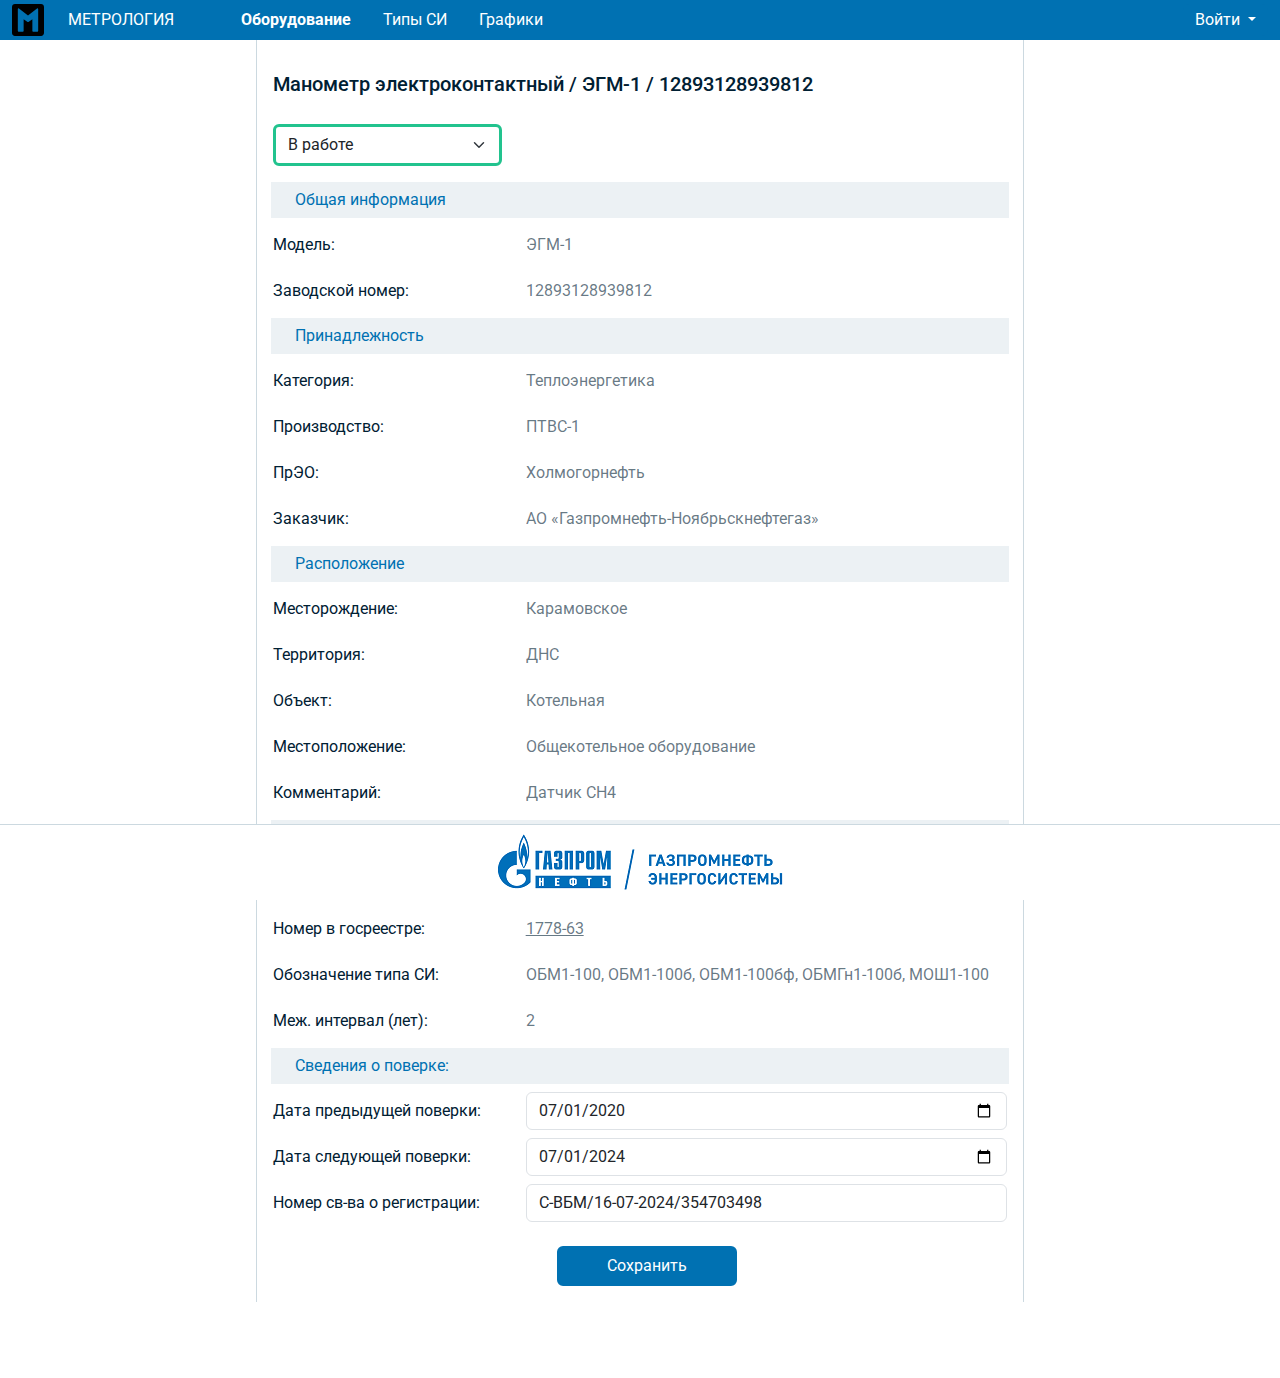
==== equipment-change.html @ de88f751 "Доделал основные страницы" ====
<!DOCTYPE html>
<html lang="en">
  <head>
    <meta charset="UTF-8" />
    <meta name="viewport" content="width=device-width, initial-scale=1.0" />
    <title>Метрология</title>
    <link rel="shortcut icon" href="./src/img/favicon.ico" type="image/x-icon" />
    <link rel="preconnect" href="https://fonts.googleapis.com" />
    <link rel="preconnect" href="https://fonts.gstatic.com" crossorigin />
    <link
      href="https://fonts.googleapis.com/css2?family=Roboto:ital,wght@0,400;0,500;0,700;1,400&display=swap"
      rel="stylesheet"
    />
    <link
      href="https://cdn.jsdelivr.net/npm/bootstrap@5.3.3/dist/css/bootstrap.min.css"
      rel="stylesheet"
      integrity="sha384-QWTKZyjpPEjISv5WaRU9OFeRpok6YctnYmDr5pNlyT2bRjXh0JMhjY6hW+ALEwIH"
      crossorigin="anonymous"
    />
    <link rel="stylesheet" href="https://cdn.jsdelivr.net/npm/bootstrap-icons@1.11.1/font/bootstrap-icons.css" />
    <link rel="stylesheet" href="main.css" />
  </head>
  <body>
    <div class="wrapper">
      <!--   header   -->
      <header class="header sticky-top mb-0">
        <div class="container-fluid">
          <!--   header first row   -->
          <div class="header-first-row row align-items-center">
            <div class="col-2">
              <div class="name">
                <div class="row align-items-center title">
                  <div class="col-auto title__logo"><img class="logo" alt="Логотип" src="src/img/logo.svg" /></div>
                  <div class="col-auto title__name">МЕТРОЛОГИЯ</div>
                </div>
              </div>
            </div>
            <div class="col">
              <div class="main-nav">
                <ul class="nav">
                  <li class="nav-item">
                    <a class="nav-link active" aria-current="page" href="./index.html">Оборудование</a>
                  </li>
                  <li class="nav-item">
                    <a class="nav-link" href="#">Типы СИ</a>
                  </li>
                  <li class="nav-item">
                    <a class="nav-link" href="#">Графики</a>
                  </li>
                </ul>
              </div>
            </div>
            <div class="col-2">
              <div class="dropdown d-flex justify-content-end">
                <button
                  type="button"
                  class="btn btn-primary dropdown-toggle"
                  data-bs-toggle="dropdown"
                  aria-expanded="false"
                  data-bs-auto-close="outside"
                >
                  Войти
                </button>
                <form class="dropdown-menu p-4">
                  <div class="mb-3">
                    <label for="userLogin" class="form-label fs-6">Имя пользователя</label>
                    <input type="text" class="form-control" id="userLogin" placeholder="Ivanov.IA" />
                  </div>
                  <div class="mb-3">
                    <label for="userPassword" class="form-label">Пароль</label>
                    <input type="password" class="form-control" id="userPassword" placeholder="Password" />
                  </div>
                  <div class="mb-3">
                    <div class="form-check">
                      <input type="checkbox" class="form-check-input" id="dropdownCheck2" />
                      <label class="form-check-label" for="dropdownCheck2"> Запомнить меня </label>
                    </div>
                  </div>
                  <button type="submit" class="btn btn-primary">Войти</button>
                </form>
              </div>
            </div>
          </div>
        </div>
      </header>

      <!--   main   -->
      <main class="main">
        <!-- Строка состояния -->
        <div class="container equipment__container border-start border-end p-3">
          <form class="new-equipment">
            <div class="row">
              <h1 class="fs-5 pt-3 pb-3">Манометр электроконтактный / ЭГМ-1 / 12893128939812</h1>
            </div>
            <div class="row mb-3">
              <div class="equipment-status col-sm-4 pt-1">
                <select class="form-select equipment-status--work" aria-label="Статус оборудования">
                  <option value="0" selected>В работе</option>
                  <option value="1">ЗИП</option>
                  <option value="2">Неисправен</option>
                  <option value="3">Демонтирован</option>
                </select>
              </div>
            </div>

            <!-- Общая информация -->
            <div class="equipment-group">
              <div class="row mb-2">
                <div class="equipment__category col">Общая информация</div>
              </div>
              <div class="row mb-2">
                <label for="model" class="col-sm-4 col-form-label">Модель:</label>
                <div class="col-sm-8">
                  <input type="text" class="form-control-plaintext" readonly id="model" value="ЭГМ-1" />
                </div>
              </div>
              <div class="row mb-2">
                <label for="serialNumber" class="col-sm-4 col-form-label">Заводской номер:</label>
                <div class="col-sm-8">
                  <input
                    type="text"
                    class="form-control-plaintext"
                    readonly
                    required
                    id="serialNumber"
                    value="12893128939812"
                  />
                </div>
              </div>
            </div>

            <!-- Принадлежность -->
            <div class="equipment-group">
              <div class="row mb-2">
                <div class="equipment__category col">Принадлежность</div>
              </div>
              <div class="row mb-2">
                <label for="category" class="col-sm-4 col-form-label">Категория:</label>
                <div class="col-sm-8">
                  <input
                    type="text"
                    class="form-control-plaintext"
                    readonly
                    required
                    id="category"
                    value="Теплоэнергетика"
                  />
                </div>
              </div>
              <div class="row mb-2">
                <label for="proizvodzstvo" class="col-sm-4 col-form-label">Производство:</label>
                <div class="col-sm-8">
                  <input
                    type="text"
                    class="form-control-plaintext"
                    readonly
                    required
                    id="proizvodzstvo"
                    value="ПТВС-1"
                  />
                </div>
              </div>
              <div class="row mb-2">
                <label for="preo" class="col-sm-4 col-form-label">ПрЭО:</label>
                <div class="col-sm-8">
                  <input type="text" class="form-control-plaintext" readonly required id="preo" value="Холмогорнефть" />
                </div>
              </div>
              <div class="row mb-2">
                <label for="zakazchik" class="col-sm-4 col-form-label">Заказчик:</label>
                <div class="col-sm-8">
                  <input
                    type="text"
                    class="form-control-plaintext"
                    readonly
                    required
                    id="zakazchik"
                    value="АО «Газпромнефть-Ноябрьскнефтегаз»"
                  />
                </div>
              </div>
            </div>

            <!-- Расположение -->
            <div class="equipment-group">
              <div class="row mb-2">
                <div class="equipment__category col">Расположение</div>
              </div>
              <div class="row mb-2">
                <label for="mestorozhdenie" class="col-sm-4 col-form-label">Месторождение:</label>
                <div class="col-sm-8">
                  <input
                    type="text"
                    class="form-control-plaintext"
                    readonly
                    required
                    id="mestorozhdenie"
                    value="Карамовское"
                  />
                </div>
              </div>
              <div class="row mb-2">
                <label for="territoriya" class="col-sm-4 col-form-label">Территория:</label>
                <div class="col-sm-8">
                  <input type="text" class="form-control-plaintext" readonly required id="territoriya" value="ДНС" />
                </div>
              </div>
              <div class="row mb-2">
                <label for="object" class="col-sm-4 col-form-label">Объект:</label>
                <div class="col-sm-8">
                  <input type="text" class="form-control-plaintext" readonly required id="object" value="Котельная" />
                </div>
              </div>
              <div class="row mb-2">
                <label for="mestopolozhenie" class="col-sm-4 col-form-label">Местоположение:</label>
                <div class="col-sm-8">
                  <input
                    type="text"
                    class="form-control-plaintext"
                    readonly
                    required
                    id="mestopolozhenie"
                    value="Общекотельное оборудование"
                  />
                </div>
              </div>
              <div class="row mb-2">
                <label for="comment" class="col-sm-4 col-form-label">Комментарий:</label>
                <div class="col-sm-8">
                  <input type="text" class="form-control-plaintext" readonly required id="comment" value="Датчик CH4" />
                </div>
              </div>
            </div>

            <!-- Тип СИ -->
            <div class="equipment-group">
              <div class="row mb-2">
                <div class="equipment__category col">Тип СИ</div>
              </div>
              <div class="row mb-2">
                <label for="typeSI" class="col-sm-4 col-form-label">Наименование СИ:</label>
                <div class="col-sm-8">
                  <input
                    type="text"
                    class="form-control-plaintext"
                    readonly
                    required
                    id="comment"
                    value="Манометр электроконтактный"
                  />
                </div>
              </div>
              <div class="row mb-2">
                <label for="numberSI" class="col-sm-4 col-form-label">Номер в госреестре:</label>
                <div class="col-sm-8">
                  <a class="form-control-plaintext" id="numberSI" target="_blank" href="https://www.google.ru"
                    >1778-63</a
                  >
                </div>
              </div>
              <div class="row mb-2">
                <label for="designationSI" class="col-sm-4 col-form-label">Обозначение типа СИ:</label>
                <div class="col-sm-8">
                  <input
                    type="text"
                    class="form-control-plaintext"
                    readonly
                    required
                    id="designationSI"
                    value="ОБМ1-100, ОБМ1-100б, ОБМ1-100бф, ОБМГн1-100б, МОШ1-100"
                  />
                </div>
              </div>
              <div class="row mb-2">
                <label for="intervalSI" class="col-sm-4 col-form-label">Меж. интервал (лет):</label>
                <div class="col-sm-8">
                  <input type="text" class="form-control-plaintext" readonly required id="intervalSI" value="2" />
                </div>
              </div>
            </div>

            <!-- Сведения о поверке -->
            <div class="equipment-group">
              <div class="row mb-2">
                <div class="equipment__category col">Сведения о поверке:</div>
              </div>
              <div class="row mb-2">
                <label for="prevDate" class="col-sm-4 col-form-label">Дата предыдущей поверки:</label>
                <div class="col-sm-8">
                  <input type="date" class="form-control" required id="prevDate" value="2020-07-01" />
                </div>
              </div>
              <div class="row mb-2">
                <label for="nextDate" class="col-sm-4 col-form-label">Дата следующей поверки:</label>
                <div class="col-sm-8">
                  <input type="date" class="form-control" required id="nextDate" value="2024-07-01" />
                </div>
              </div>
              <div class="row mb-2">
                <label for="certificateNumber" class="col-sm-4 col-form-label">Номер cв-ва о регистрации:</label>
                <div class="col-sm-8">
                  <input
                    type="text"
                    class="form-control"
                    required
                    id="certificateNumber"
                    value="С-ВБМ/16-07-2024/354703498"
                  />
                </div>
              </div>
            </div>

            <!-- Сохранить -->
            <div class="row justify-content-center mt-4">
              <div class="col-3">
                <button type="submit" class="btn btn-primary ps-5 pe-5">Сохранить</button>
              </div>
            </div>
          </form>
        </div>
      </main>

      <!--   footer   -->
      <footer class="footer sticky-bottom">
        <div class="container-fluid">
          <div class="row align-items-center text-center">
            <div class="col-12"><img alt="Логотип Газпромнефть Энергосистемы" src="/src/img/GPN-ES-logo.png" /></div>
          </div>
        </div>
      </footer>
    </div>

    <script
      src="https://cdn.jsdelivr.net/npm/bootstrap@5.3.3/dist/js/bootstrap.bundle.min.js"
      integrity="sha384-YvpcrYf0tY3lHB60NNkmXc5s9fDVZLESaAA55NDzOxhy9GkcIdslK1eN7N6jIeHz"
      crossorigin="anonymous"
    ></script>
    <script src="main.js"></script>
  </body>
</html>
---- main.css ----
:root {
  --color-bg-default: #fff; /* Базовый (основной) цвет фона */
  --color-bg-secondary: #ecf1f4; /* Дополнительный (второстепенный) цвет фона */
  --color-bg-brand: #0071b2; /* Цвет фона для брендовых блоков */
  --color-bg-link: #0078d2; /* Цвет фона для ссылочных или CTA блоков */
  --color-bg-ghost: rgba(0,32,51,.08); /* Полупрозрачный цвет для дополнительного выделения или разделения блоков или секций. Обычно используется поверх основных фонов (default или secondary) */
  --color-bg-stripe: rgba(0,32,51,.05); /* Цвет для едва заметного разделения, например чтобы разделить строки в таблицах */
  --color-bg-border: rgba(0,65,102,.2); /* Цвет большинства бордеров и тонких разделителей */
  --color-bg-tone: rgba(0,32,51,.85); /* Тёмный цвет подложки (оверлея) под высплывающими окнами */
  --color-bg-soft: hsla(0,0%,100%,.9); /* Светлый цвет подложки (оверлея) под высплывающими окнами */
  --color-bg-normal: #56b9f2; /* Цвет фона для блоков, сообщающих об нормальном (нейтральном) состоянии системы */
  --color-bg-success: #22c38e; /* Цвет фона для блоков, сообщающих об успешном действии/статусе */
  --color-bg-caution: #f2c94c; /* Цвет фона для блоков, сообщающих об осторожном действии/статусе */
  --color-bg-warning: #f38b00; /* Цвет фона для блоков, сообщающих об предупреждающем действии/статусе */
  --color-bg-alert: #eb5757; /* Цвет фона для блоков, сообщающих об опасном (ошибочном) действии/статусе */
  --color-bg-critical: #33000f; /* Цвет фона для блоков, сообщающих об критичном действии/статусе */
  --color-typo-primary: #002033; /* Основной текст */
  --color-typo-secondary: rgba(0,32,51,.6); /* Второстепенный текст */
  --color-typo-brand: #0071b2; /* Брендовый текст */
  --color-typo-ghost: rgba(0,32,51,.3); /* Третьестепенный текст */
  --color-typo-link: #0078d2; /* Ссылка */
  --color-typo-link-hover: #008efa; /* При наведении на ссылку */
}

html,body {
  height: 100%;
}

body {
  min-width: 320px;
  font-family: 'Roboto', sans-serif;
  color: var(--color-typo-primary);
}

.wrapper {
  min-height: 100%;
  display: flex;
  flex-direction: column;
}

main.main {
  flex: 1 1 auto;
}

.border {
  border: 1px solid var(--color-bg-border) !important;
}

.border-start {
  border-left: 1px solid var(--color-bg-border) !important;
}

.border-top {
  border-top: 1px solid var(--color-bg-border) !important;
}

.border-end {
  border-right: 1px solid var(--color-bg-border) !important;
}

.border-bottom {
  border-bottom: 1px solid var(--color-bg-border) !important;
}

.col-004 {
  -ms-flex: 0 0 4%;
  flex: 0 0 4%;
  max-width: 4%;
}

.col-005 {
  -ms-flex: 0 0 5%;
  flex: 0 0 5%;
  max-width: 5%;
}

input[readonly]
{
    color: rgba(0,32,51,.6);
}

/*------------------------------------- HEADER -------------------------------------*/

.header {
  margin-bottom: 10px;
}

.header-first-row {
  background-color: var(--color-bg-brand);
}

.logo {
  width: 32px;
  height: 32px;
}

.title__name {
  color: var(--color-bg-default);
}

.nav-item a{
  color: var(--color-bg-default);
}

.nav-item a.active{
  font-weight: 700;
}

.nav-item a:hover, .nav-item a:focus{
  color: var(--color-typo-primary);
}

.user__name  {
  color: var(--color-bg-default);
}

.user__status  {
  color: var(--color-bg-default);
  font-size: 12px;
}

.bi-box-arrow-right {
  font-size: 24px;
  color: var(--color-bg-default);
  
}

.bi-box-arrow-right:hover {
  color: var(--color-typo-primary);
}

.logout {
  border-left: 1px solid var(--color-bg-default);
}

.header-second-row {
  border-bottom: 1px solid var(--color-bg-brand);
}

.add-equipment {
  border: 1px solid var(--color-bg-brand);
  border-radius: var(--bs-border-radius);
}
.btn-add-equipment {
  color: var(--color-bg-brand);
  transition: all 0.3s;
  border: none;
  border-radius: 0;
}

.btn-add-equipment-new-window {
  line-height: 30px;
  padding: 2px 8px;
  color: var(--color-bg-brand);
  transition: all 0.3s;
  border: none;
  border-radius: 0;3
  line-height: 30px;
}

.btn-add-equipment:hover, .btn-add-equipment-new-window:hover {
  color: var(--color-bg-default);
  background-color: var(--color-bg-brand);
  transition: all 0.3s;
}

.bi-open-new-equipment-new-window{
  font-size: 20px;
}


/*------------------------------------- MAIN -------------------------------------*/


.bi-open-equipment-modal, .bi-open-equipment-new-window {
  font-size: 20px;
  color: var(--color-typo-primary);
}

.bi-open-equipment-modal:hover, .bi-open-equipment-new-window:hover {
  color: var(--color-typo-link-hover);
  transition: all 0.3s;
}


.accordion, .accordion-header, .accordion-item, .accordion-body, .accordion-button, .--bs-accordion-border-radius, .--bs-accordion-inner-border-radius {
  color: var(--color-typo-primary);
}

.accordion-button:focus {
  box-shadow: none;
}

/*TODO надо оно или нет? */
.accordion-button-ptvs:not(.collapsed), .accordion-button-mestorozhdenie:not(.collapsed) {
  border-top: 1px solid var(--color-bg-border);
  border-bottom: 1px solid var(--color-bg-border);
  color: var(--color-typo-brand);
}

.accordion-button:not(.collapsed) {
  color: var(--color-typo-brand);
}

.accordion-button {
  background-color: var(--color-bg-secondary);
  color: var(--color-typo-brand)
}

.equipment-table {
  font-size: 12px;
  color: var(--color-typo-primary);
}

.equipment-table th{
  color: var(--color-typo-primary);
  font-weight: 500;
}

.equipment-table td{
  color: var(--color-typo-primary);
}

.table-hover {
  background-color: #fff;
}

.equipment-table tr{
  border-top: none;
  border-bottom: none;
  border-left-color: var(--color-bg-border);
  border-right-color: var(--color-bg-border);
}

.equipment-table td:first-child, .equipment-table th:first-child{
  border-left: none;
}

.equipment-table td:last-child, .equipment-table th:last-child{
  border-right: none;
}


/*------------------------------------- MODAL WINDOW -------------------------------------*/
.equipment-status select:disabled {
  font-weight: 400;
  color: var(--color-bg-success);
  background-image: none;
  background-color: var(--color-bg-default);
}

.equipment-status select {
  font-weight: 400;
  background-color: var(--color-bg-default);
}


.form-select.equipment-status--work, .form-select.equipment-status--work:focus{
  border: 3px solid var(--color-bg-success);
}

.accordeon-general-information-span,
.accordeon-accessory-span, .accordeon-location-information-span,
.accordeon-location-span, .accordeon-type-span, .accordeon-calibration-span {
  color: var(--color-typo-secondary);
}

a.form-control-plaintext{
  color: var(--color-typo-secondary);
}

.modal-open-new-window__link img {
  color: red;
}

.modal-open-new-window {
  width: 32px;
  height: 32px;
}

.modal-open-new-window__link i{
  font-size: 32px;
  color: var(--color-typo-secondary);
}

.modal-open-new-window__link:hover {
  color: var(--color-typo-link);
}

.btn-secondary {
  background-color: var(--color-typo-secondary);
  border-width: 2px;
}

.btn-secondary:hover {
  color: var(--color-typo-secondary);
  background-color: var(--color-bg-default);
  border-color: var(--color-typo-secondary);
  font-weight: 400;
  transition: all 0.3s;
}

.btn:first-child:active, .btn-primary, .btn-primary:active {
  background-color: var(--color-typo-brand);
  border-color: var(--color-bg-brand);
  border-width: 2px;
}

.btn-primary:hover {
  color: var(--color-typo-brand);
  background-color: var(--color-bg-default);
  border-color: var(--color-bg-brand);
  font-weight: 400;
  transition: all 0.3s;
}


/*------------------------------------- FOOTER -------------------------------------*/

.footer {
  background-color: var(--color-bg-default);
  border-top: 1px solid var(--color-bg-border)
}

/*------------------------------------- NEW EQUIPMENT -------------------------------------*/

.equipment__container {
  max-width: 768px;
}

.equipment-status__select:focus {
  box-shadow: none;
}

.equipment__category {
  background-color: var(--color-bg-secondary);
  margin: 0 10px;
  padding: 6px 24px;
  color: var(--color-typo-brand);
}

.form-select:focus, .form-control:focus {
  border-color: var(--color-bg-normal);
  box-shadow: none;
}

a.form-control {
  background-color: var(--bs-secondary-bg);
}

a.form-control:focus {
    border: var(--bs-border-width) solid var(--bs-border-color);
    box-shadow: none;
    background-color: var(--bs-secondary-bg);
}

/*------------------------------------- LOGIN -------------------------------------*/


.btn-primary.dropdown-toggle {
  border: none;
  padding: 4px 12px;
}

.btn-primary.dropdown-toggle:hover {
  background-color: var(  --color-bg-default);
  color: var(--color-typo-brand);
  transition: all 0.3s;
}

.btn.dropdown-toggle.show {
  background-color: var(--color-typo-brand);
  color: var(  --color-bg-default);
  border: none;
}

.btn:focus-visible {
  background-color: var(--color-typo-brand);
  color: var(  --color-bg-default);
  border: none;
  box-shadow: none;
}

form.dropdown-menu.show {
  transform: translate(0px, 50px) !important;
}

:not(.btn-check)+.btn:active {
  background-color: var(--color-typo-brand);
  border-color: var(--color-typo-brand);
}
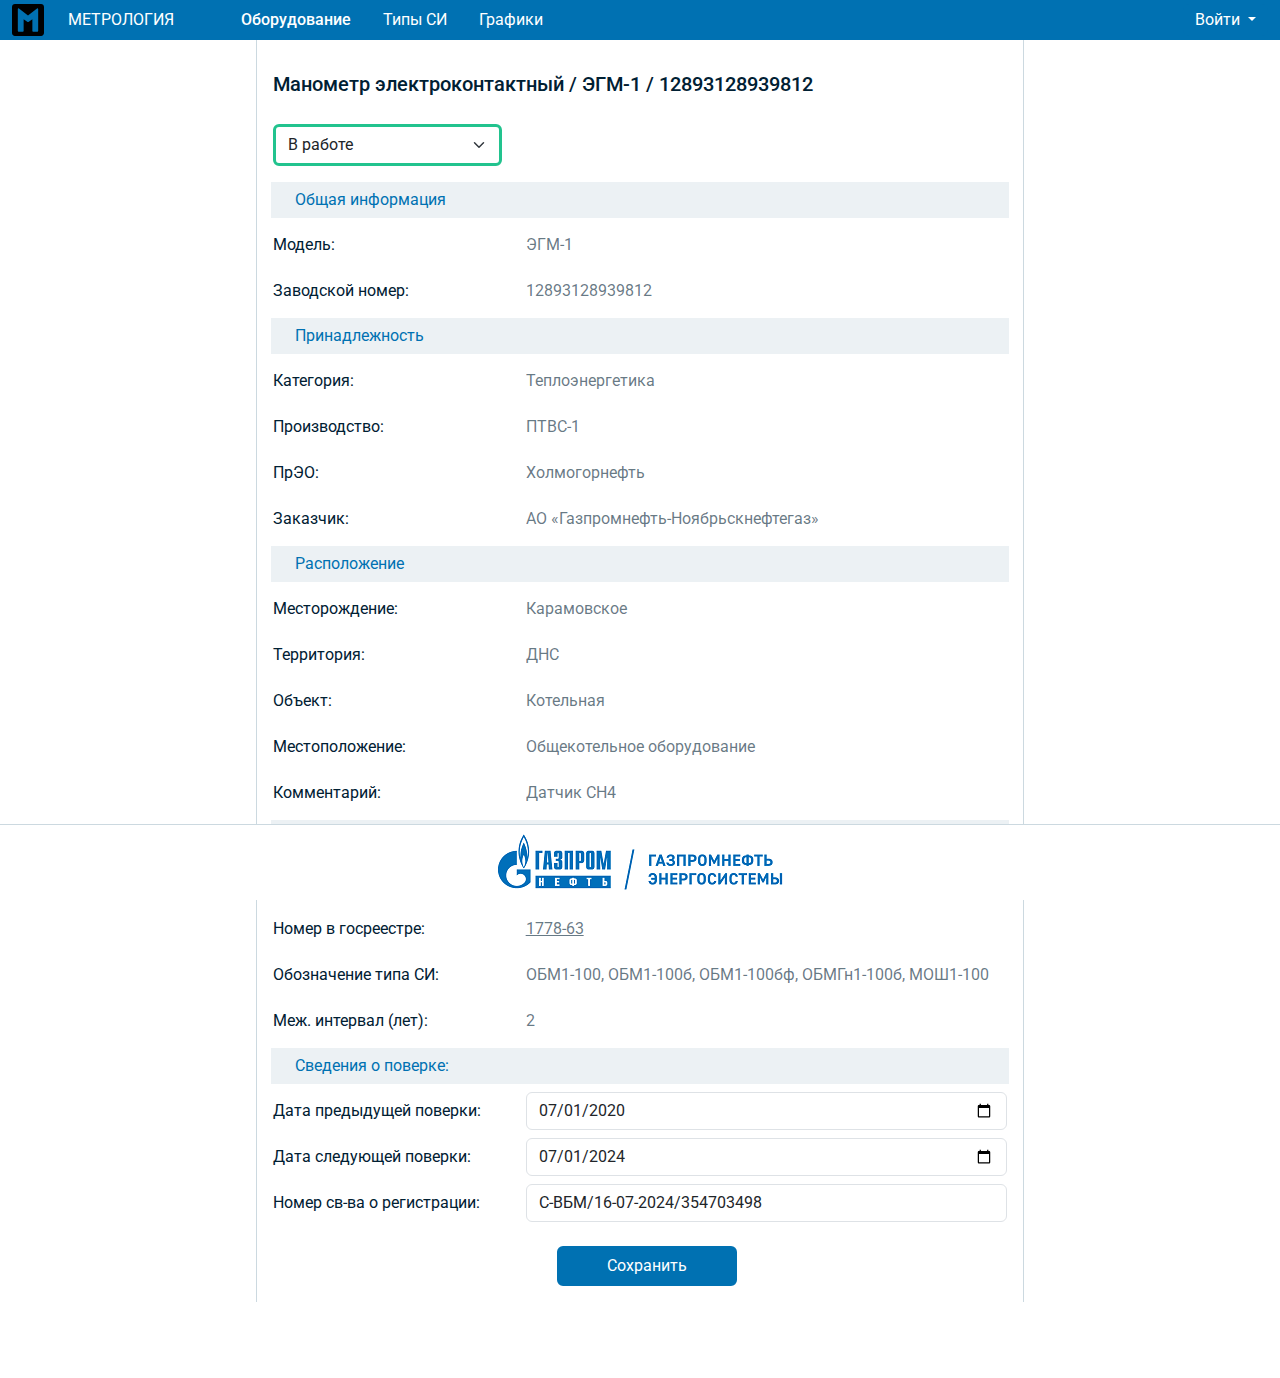
==== commit 277e51c8: "Доделал верстку" ====
--- a/equipment-change.html
+++ b/equipment-change.html
@@ -54,29 +54,41 @@
               <div class="dropdown d-flex justify-content-end">
                 <button
                   type="button"
-                  class="btn btn-primary dropdown-toggle"
+                  class="btn btn-primary dropdown-toggle user-login-button"
                   data-bs-toggle="dropdown"
                   aria-expanded="false"
                   data-bs-auto-close="outside"
                 >
                   Войти
                 </button>
-                <form class="dropdown-menu p-4">
-                  <div class="mb-3">
-                    <label for="userLogin" class="form-label fs-6">Имя пользователя</label>
-                    <input type="text" class="form-control" id="userLogin" placeholder="Ivanov.IA" />
+                <form class="dropdown-menu p-4 user-login-form">
+                  <div class="mb-3 user-login-form__login user-login-username">
+                    <label for="userLogin" class="form-label fs-6 user-login-username__label">Имя пользователя</label>
+                    <input
+                      type="text"
+                      class="form-control user-login-username__input"
+                      id="userLogin"
+                      placeholder="Ivanov.IA"
+                    />
                   </div>
-                  <div class="mb-3">
-                    <label for="userPassword" class="form-label">Пароль</label>
-                    <input type="password" class="form-control" id="userPassword" placeholder="Password" />
+                  <div class="mb-3 user-login-form__password user-login-password">
+                    <label for="userPassword" class="form-label user-password__label">Пароль</label>
+                    <input
+                      type="password"
+                      class="form-control user-password__input"
+                      id="userPassword"
+                      placeholder="Password"
+                    />
                   </div>
-                  <div class="mb-3">
-                    <div class="form-check">
-                      <input type="checkbox" class="form-check-input" id="dropdownCheck2" />
-                      <label class="form-check-label" for="dropdownCheck2"> Запомнить меня </label>
+                  <div class="mb-3 user-login-form__is-memory user-login-is-memory">
+                    <div class="form-check user-login-is-memory__checkbox">
+                      <input type="checkbox" class="form-check-input user-login-is-memory__input" id="dropdownCheck2" />
+                      <label class="form-check-label user-login-is-memory__label" for="dropdownCheck2">
+                        Запомнить меня
+                      </label>
                     </div>
                   </div>
-                  <button type="submit" class="btn btn-primary">Войти</button>
+                  <button type="submit" class="btn btn-primary user-login-enter">Войти</button>
                 </form>
               </div>
             </div>
--- a/main.css
+++ b/main.css
@@ -79,6 +79,7 @@
     color: rgba(0,32,51,.6);
 }
 
+
 /*------------------------------------- HEADER -------------------------------------*/
 
 .header {
@@ -103,7 +104,7 @@
 }
 
 .nav-item a.active{
-  font-weight: 700;
+  font-weight: 500;
 }
 
 .nav-item a:hover, .nav-item a:focus{
@@ -202,7 +203,7 @@
   color: var(--color-typo-brand);
 }
 
-.accordion-button {
+.accordion-button-ptvs, .accordion-button-mestorozhdenie {
   background-color: var(--color-bg-secondary);
   color: var(--color-typo-brand)
 }
@@ -219,10 +220,6 @@
 
 .equipment-table td{
   color: var(--color-typo-primary);
-}
-
-.table-hover {
-  background-color: #fff;
 }
 
 .equipment-table tr{
@@ -240,6 +237,9 @@
   border-right: none;
 }
 
+.table-hover tbody tr:hover td, .table-hover tbody tr:hover th {
+  background-color: var(--color-bg-secondary);
+}
 
 /*------------------------------------- MODAL WINDOW -------------------------------------*/
 .equipment-status select:disabled {
@@ -357,35 +357,35 @@
 /*------------------------------------- LOGIN -------------------------------------*/
 
 
-.btn-primary.dropdown-toggle {
+.user-login-button {
   border: none;
   padding: 4px 12px;
 }
 
-.btn-primary.dropdown-toggle:hover {
+.user-login-button:hover {
   background-color: var(  --color-bg-default);
   color: var(--color-typo-brand);
   transition: all 0.3s;
 }
 
-.btn.dropdown-toggle.show {
+.user-login-button.show {
   background-color: var(--color-typo-brand);
   color: var(  --color-bg-default);
   border: none;
 }
 
-.btn:focus-visible {
+form.user-login-form.show {
+  transform: translate(0px, 50px) !important;
+}
+
+:not(.btn-check)+.user-login-enter:active {
+  background-color: var(--color-typo-brand);
+  border-color: var(--color-typo-brand);
+}
+
+.user-login-button:focus-visible {
   background-color: var(--color-typo-brand);
   color: var(  --color-bg-default);
   border: none;
   box-shadow: none;
-}
-
-form.dropdown-menu.show {
-  transform: translate(0px, 50px) !important;
-}
-
-:not(.btn-check)+.btn:active {
-  background-color: var(--color-typo-brand);
-  border-color: var(--color-typo-brand);
 }